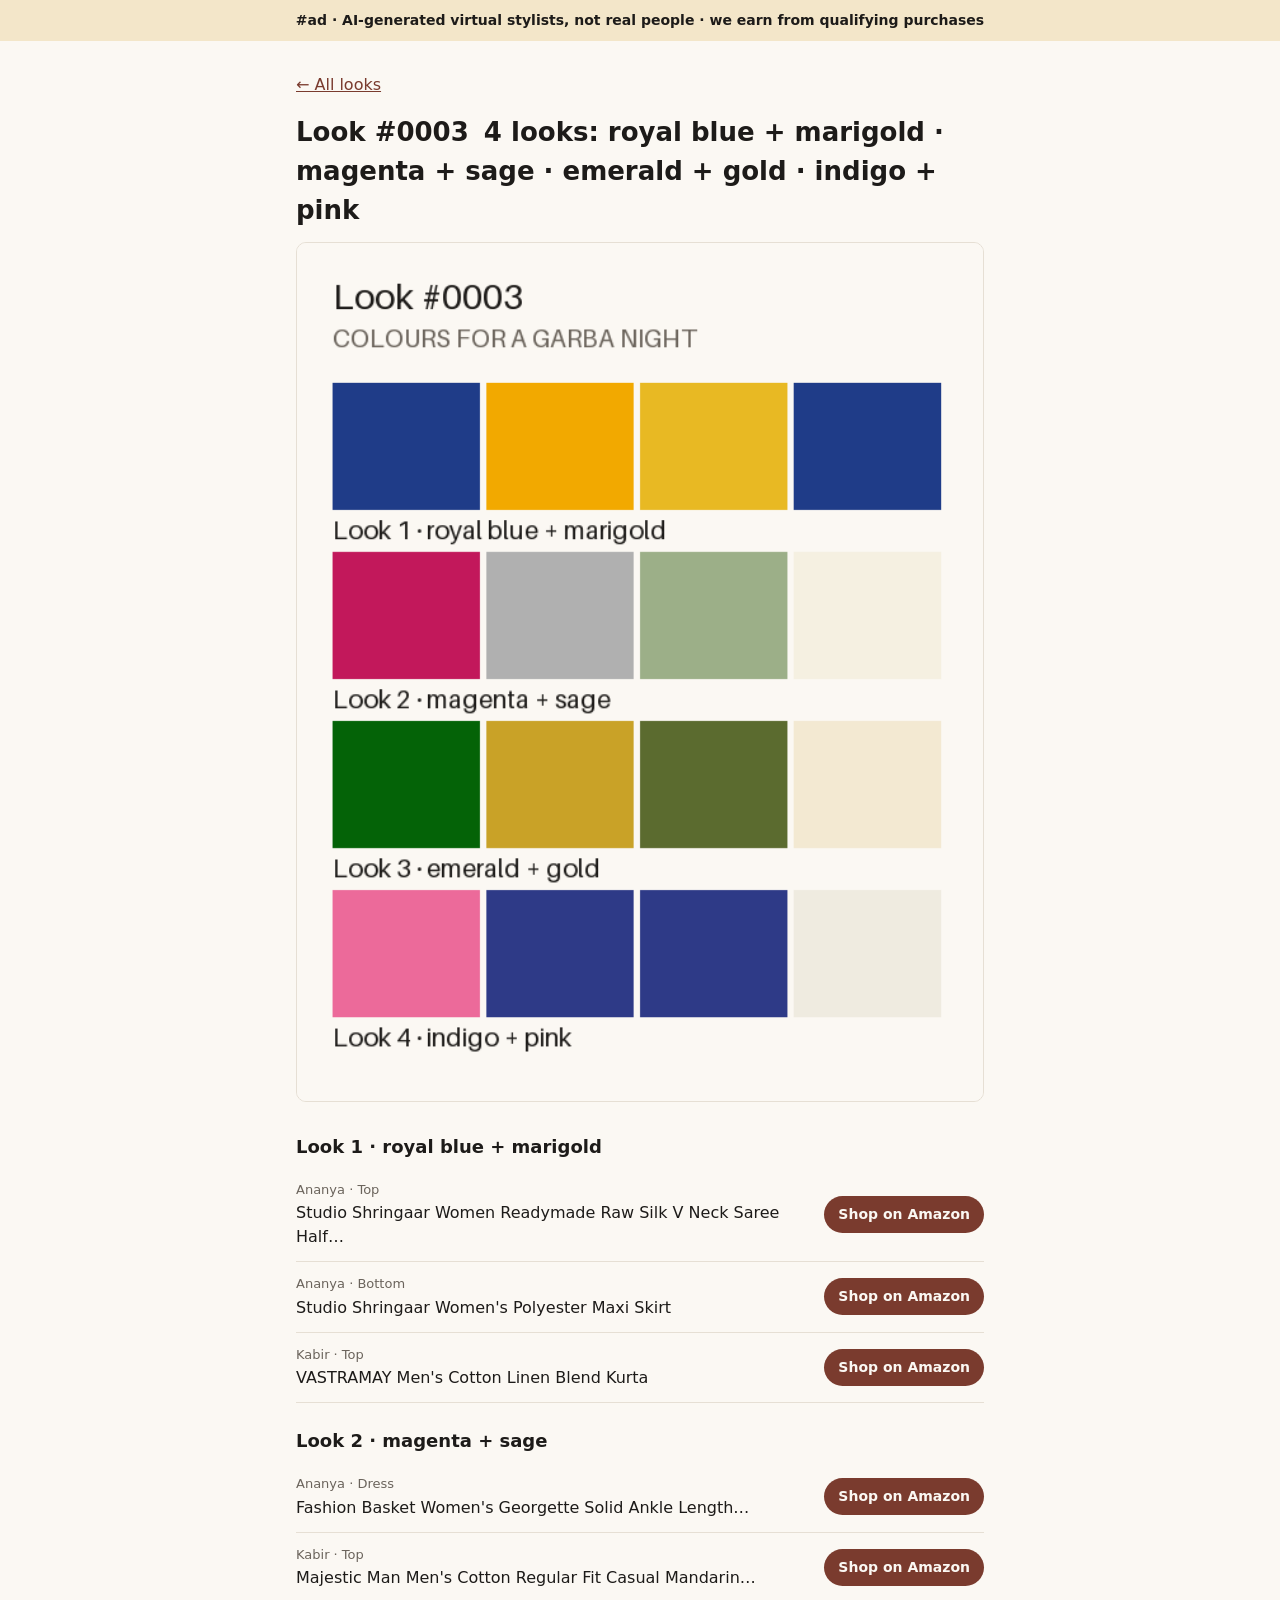
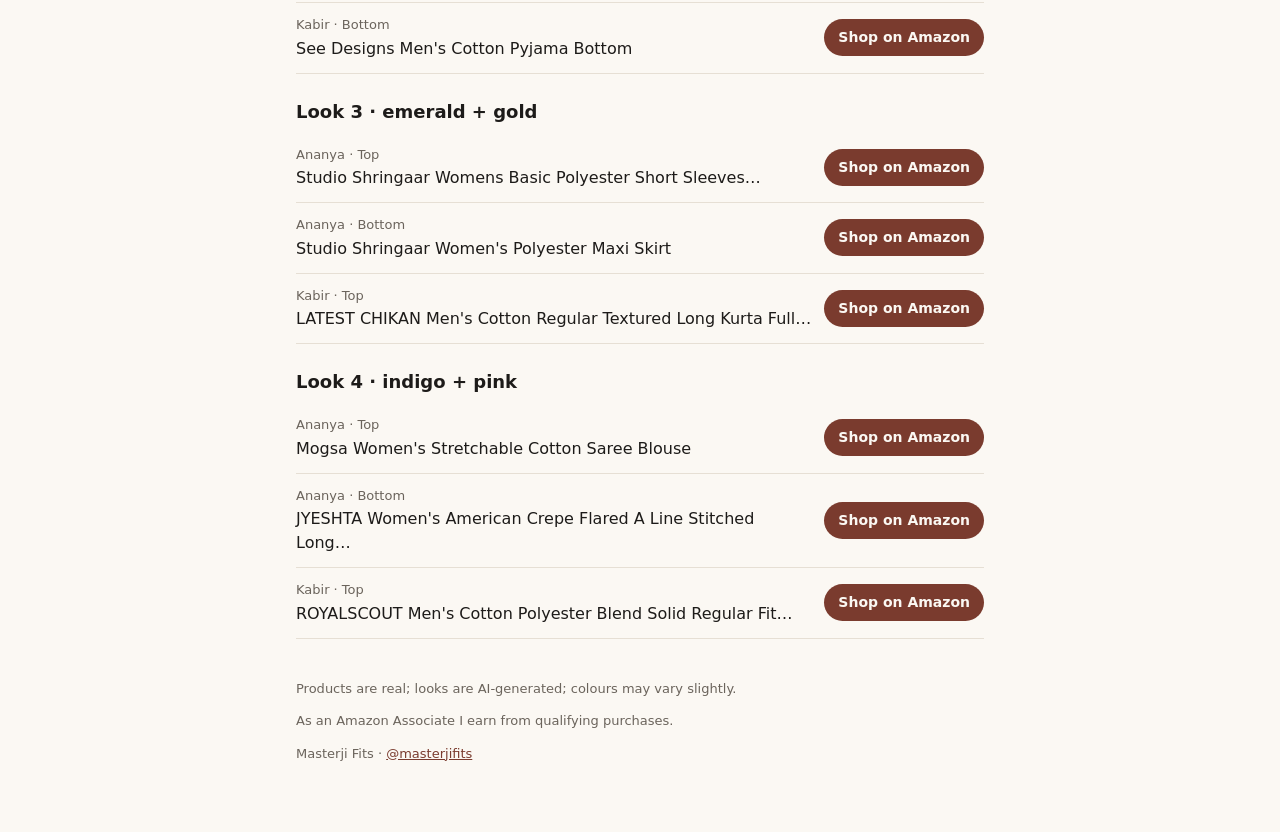
==== l/0003/index.html @ 18b96d61 "Link hub: 3 look(s)" ====
<!doctype html>
<html lang="en-IN">
<head>
<meta charset="utf-8">
<meta name="viewport" content="width=device-width, initial-scale=1">
<title>Look #0003 4 looks: royal blue + marigold · magenta + sage · emerald + gold · indigo + pink · Masterji Fits</title>
<meta name="description" content="Shop the looks from Masterji Fits. #ad · AI-generated virtual stylists, not real people · we earn from qualifying purchases">
<link rel="stylesheet" href="../../style.css">
</head>
<body>
<header class="banner" role="note">
  <strong>#ad · AI-generated virtual stylists, not real people · we earn from qualifying purchases</strong>
</header>
<main>

<p class="back"><a href="../../">← All looks</a></p>
<h1><span class="id">Look #0003</span> 4 looks: royal blue + marigold · magenta + sage · emerald + gold · indigo + pink</h1>
<img class="hero" src="look.png" alt="Look #0003: 4 looks: royal blue + marigold · magenta + sage · emerald + gold · indigo + pink (AI-generated look)" width="540" height="675">

<section class="look">
  <h2>Look 1 · royal blue + marigold</h2>
  <ul class="products">
  
    <li>
      <span class="who">ananya · top</span>
      <span class="name">Studio Shringaar Women Readymade Raw Silk V Neck Saree Half…</span>
      <a class="shop" href="https://www.amazon.in/dp/B0CZS3YSGQ?tag=masterjifits-carousel-21" rel="sponsored nofollow noopener" target="_blank">Shop on Amazon</a>
    </li>
  
    <li>
      <span class="who">ananya · bottom</span>
      <span class="name">Studio Shringaar Women&#39;s Polyester Maxi Skirt</span>
      <a class="shop" href="https://www.amazon.in/dp/B0C6XZX7QV?tag=masterjifits-carousel-21" rel="sponsored nofollow noopener" target="_blank">Shop on Amazon</a>
    </li>
  
    <li>
      <span class="who">kabir · top</span>
      <span class="name">VASTRAMAY Men&#39;s Cotton Linen Blend Kurta</span>
      <a class="shop" href="https://www.amazon.in/dp/B07J5PLR5G?tag=masterjifits-carousel-21" rel="sponsored nofollow noopener" target="_blank">Shop on Amazon</a>
    </li>
  
  </ul>
</section>

<section class="look">
  <h2>Look 2 · magenta + sage</h2>
  <ul class="products">
  
    <li>
      <span class="who">ananya · dress</span>
      <span class="name">Fashion Basket Women&#39;s Georgette Solid Ankle Length…</span>
      <a class="shop" href="https://www.amazon.in/dp/B0D4J3ZGFL?tag=masterjifits-carousel-21" rel="sponsored nofollow noopener" target="_blank">Shop on Amazon</a>
    </li>
  
    <li>
      <span class="who">kabir · top</span>
      <span class="name">Majestic Man Men&#39;s Cotton Regular Fit Casual Mandarin…</span>
      <a class="shop" href="https://www.amazon.in/dp/B0GNM6XNL7?tag=masterjifits-carousel-21" rel="sponsored nofollow noopener" target="_blank">Shop on Amazon</a>
    </li>
  
    <li>
      <span class="who">kabir · bottom</span>
      <span class="name">See Designs Men&#39;s Cotton Pyjama Bottom</span>
      <a class="shop" href="https://www.amazon.in/dp/B0C1GY21K6?tag=masterjifits-carousel-21" rel="sponsored nofollow noopener" target="_blank">Shop on Amazon</a>
    </li>
  
  </ul>
</section>

<section class="look">
  <h2>Look 3 · emerald + gold</h2>
  <ul class="products">
  
    <li>
      <span class="who">ananya · top</span>
      <span class="name">Studio Shringaar Womens Basic Polyester Short Sleeves…</span>
      <a class="shop" href="https://www.amazon.in/dp/B0DYF2X8D4?tag=masterjifits-carousel-21" rel="sponsored nofollow noopener" target="_blank">Shop on Amazon</a>
    </li>
  
    <li>
      <span class="who">ananya · bottom</span>
      <span class="name">Studio Shringaar Women&#39;s Polyester Maxi Skirt</span>
      <a class="shop" href="https://www.amazon.in/dp/B09FSNH8TR?tag=masterjifits-carousel-21" rel="sponsored nofollow noopener" target="_blank">Shop on Amazon</a>
    </li>
  
    <li>
      <span class="who">kabir · top</span>
      <span class="name">LATEST CHIKAN Men&#39;s Cotton Regular Textured Long Kurta Full…</span>
      <a class="shop" href="https://www.amazon.in/dp/B08SPZNXXB?tag=masterjifits-carousel-21" rel="sponsored nofollow noopener" target="_blank">Shop on Amazon</a>
    </li>
  
  </ul>
</section>

<section class="look">
  <h2>Look 4 · indigo + pink</h2>
  <ul class="products">
  
    <li>
      <span class="who">ananya · top</span>
      <span class="name">Mogsa Women&#39;s Stretchable Cotton Saree Blouse</span>
      <a class="shop" href="https://www.amazon.in/dp/B0BT4VZ4V1?tag=masterjifits-carousel-21" rel="sponsored nofollow noopener" target="_blank">Shop on Amazon</a>
    </li>
  
    <li>
      <span class="who">ananya · bottom</span>
      <span class="name">JYESHTA Women&#39;s American Crepe Flared A Line Stitched Long…</span>
      <a class="shop" href="https://www.amazon.in/dp/B0CLJK2TTK?tag=masterjifits-carousel-21" rel="sponsored nofollow noopener" target="_blank">Shop on Amazon</a>
    </li>
  
    <li>
      <span class="who">kabir · top</span>
      <span class="name">ROYALSCOUT Men&#39;s Cotton Polyester Blend Solid Regular Fit…</span>
      <a class="shop" href="https://www.amazon.in/dp/B0DHXHGLKY?tag=masterjifits-carousel-21" rel="sponsored nofollow noopener" target="_blank">Shop on Amazon</a>
    </li>
  
  </ul>
</section>


</main>
<footer>
  <p>Products are real; looks are AI-generated; colours may vary slightly.</p>
  <p>As an Amazon Associate I earn from qualifying purchases.</p>
  <p>Masterji Fits · <a href="https://www.instagram.com/masterjifits/">@masterjifits</a></p>
</footer>
</body>
</html>
---- style.css ----
:root { --ink: #1d1b19; --muted: #6b645c; --paper: #fbf8f3; --line: #e6dfd4; --accent: #7a3b2e; --banner: #f3e6c9; }
@media (prefers-color-scheme: dark) {
  :root { --ink: #f1ece4; --muted: #b3aa9e; --paper: #171513; --line: #2e2a26; --accent: #e3a08f; --banner: #3a3122; }
}
* { box-sizing: border-box; }
body { margin: 0; font: 16px/1.5 system-ui, -apple-system, "Segoe UI", Roboto, sans-serif; color: var(--ink); background: var(--paper); }
.banner { position: sticky; top: 0; z-index: 1; padding: 10px 16px; background: var(--banner); text-align: center; font-size: 14px; }
main { max-width: 720px; margin: 0 auto; padding: 16px; }
h1 { font-size: 26px; margin: 12px 0; }
h2 { font-size: 18px; margin: 24px 0 8px; }
.lede, .back { color: var(--muted); }
a { color: var(--accent); }
.id { display: inline-block; font-weight: 700; margin-right: 6px; }
.grid { list-style: none; padding: 0; display: grid; grid-template-columns: repeat(auto-fill, minmax(150px, 1fr)); gap: 14px; }
.card { display: block; text-decoration: none; color: var(--ink); }
.card img, .hero { width: 100%; height: auto; border-radius: 10px; border: 1px solid var(--line); background: var(--line); }
.card .title { display: block; font-size: 14px; color: var(--muted); }
.products { list-style: none; padding: 0; margin: 0; }
.products li { display: grid; grid-template-columns: 1fr auto; gap: 2px 12px; padding: 12px 0; border-bottom: 1px solid var(--line); }
.who { grid-column: 1; font-size: 13px; color: var(--muted); text-transform: capitalize; }
.name { grid-column: 1; }
.shop { grid-column: 2; grid-row: 1 / span 2; align-self: center; padding: 8px 14px; border-radius: 999px; background: var(--accent); color: var(--paper); text-decoration: none; font-weight: 600; font-size: 14px; white-space: nowrap; }
footer { max-width: 720px; margin: 24px auto; padding: 0 16px 32px; font-size: 13px; color: var(--muted); }
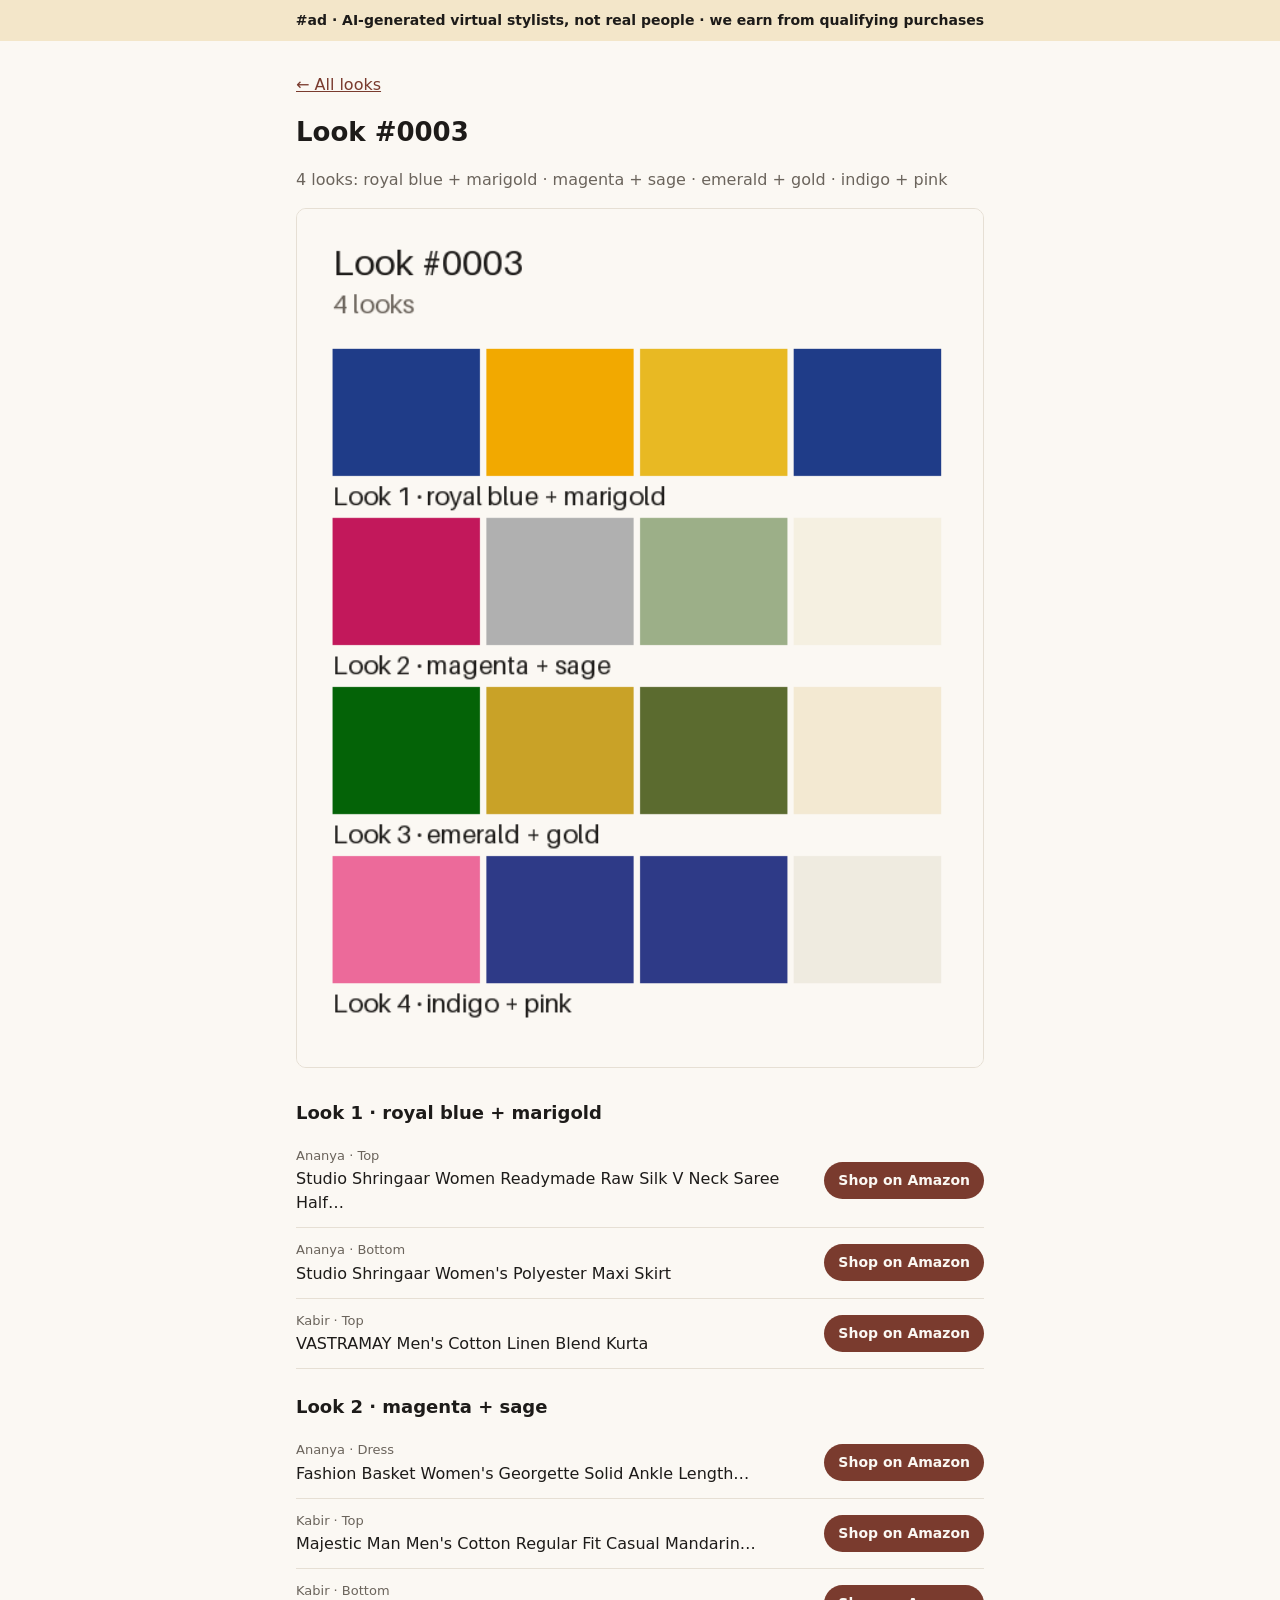
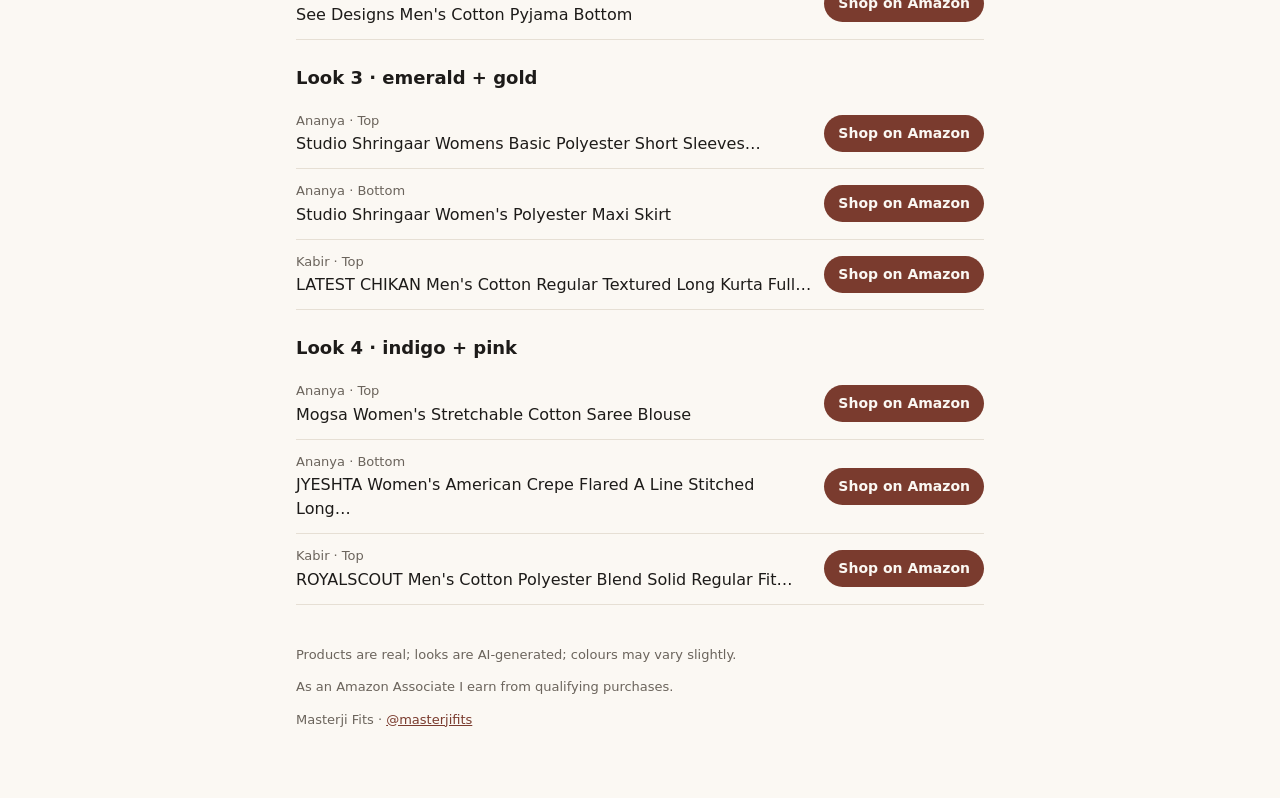
==== commit aca97334: "Link hub: 3 look(s)" ====
--- a/l/0003/index.html
+++ b/l/0003/index.html
@@ -14,7 +14,8 @@
 <main>
 
 <p class="back"><a href="../../">← All looks</a></p>
-<h1><span class="id">Look #0003</span> 4 looks: royal blue + marigold · magenta + sage · emerald + gold · indigo + pink</h1>
+<h1>Look #0003</h1>
+<p class="lede">4 looks: royal blue + marigold · magenta + sage · emerald + gold · indigo + pink</p>
 <img class="hero" src="look.png" alt="Look #0003: 4 looks: royal blue + marigold · magenta + sage · emerald + gold · indigo + pink (AI-generated look)" width="540" height="675">
 
 <section class="look">
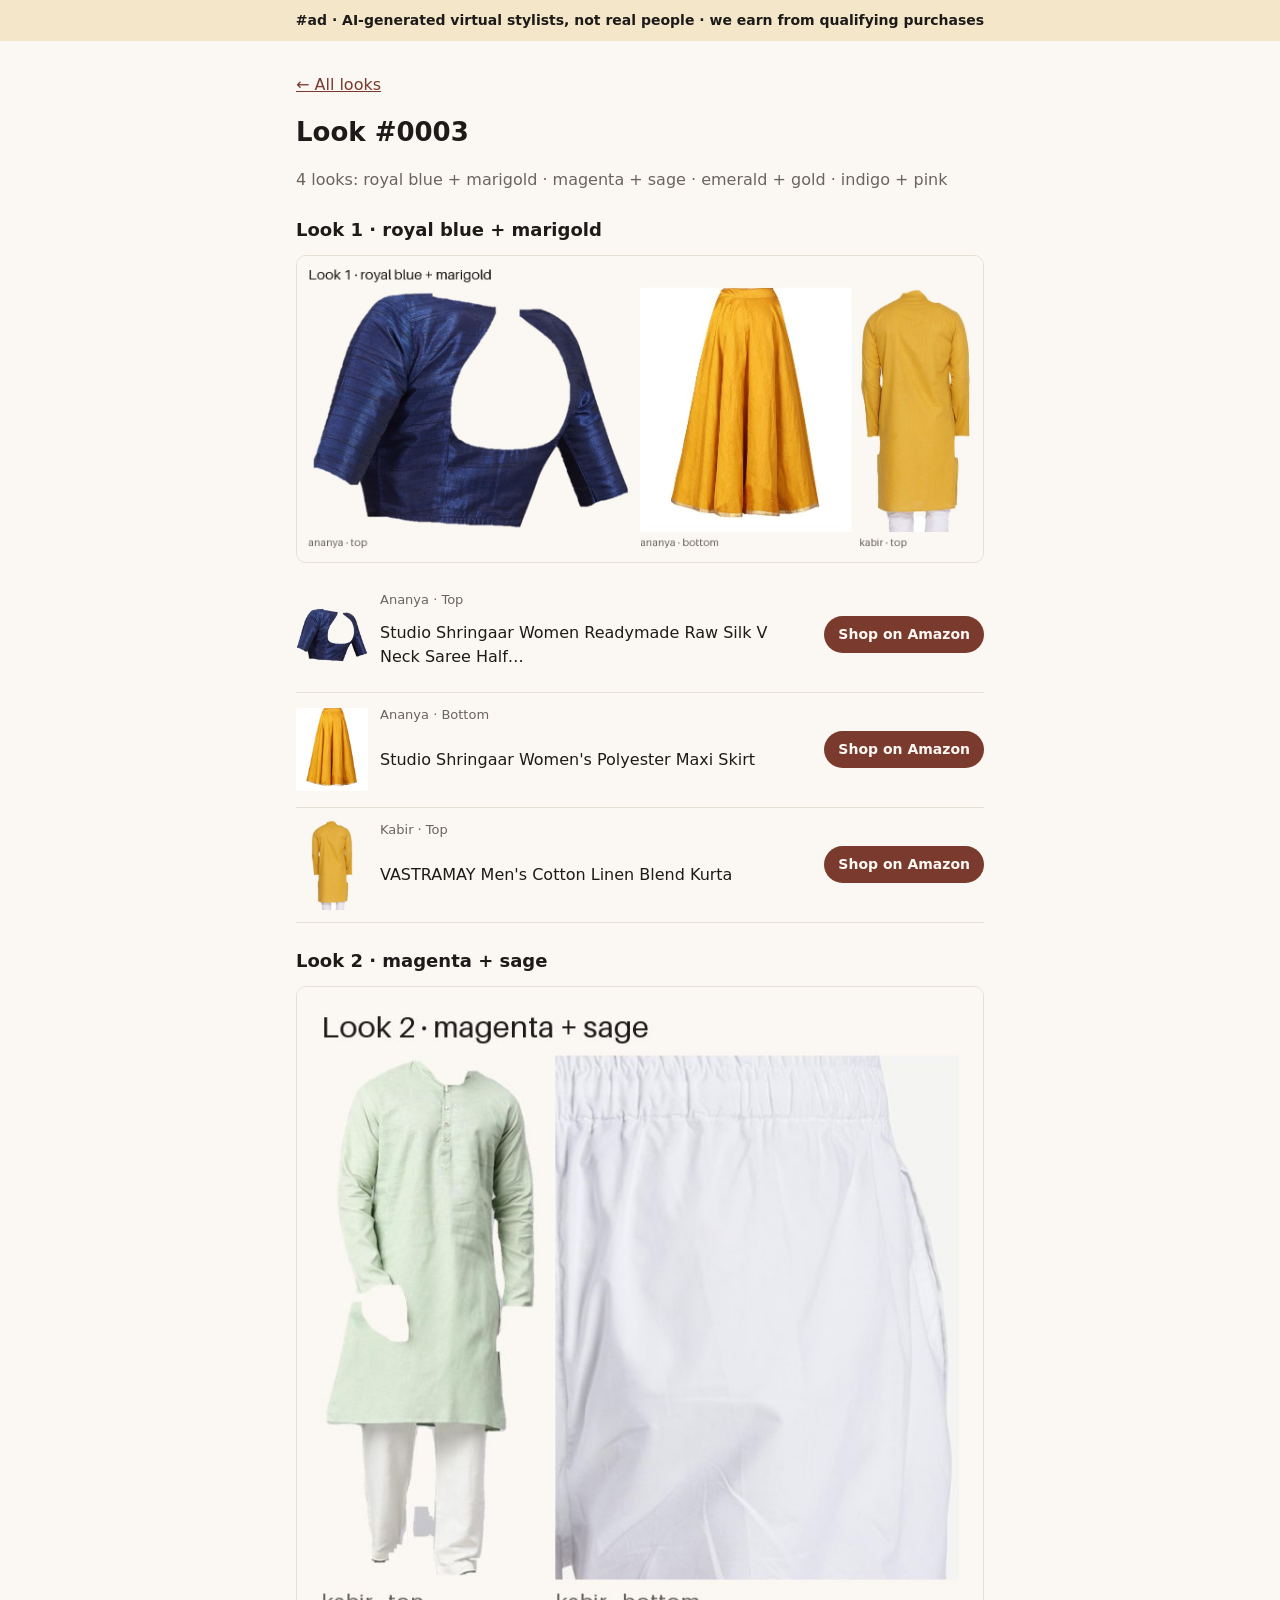
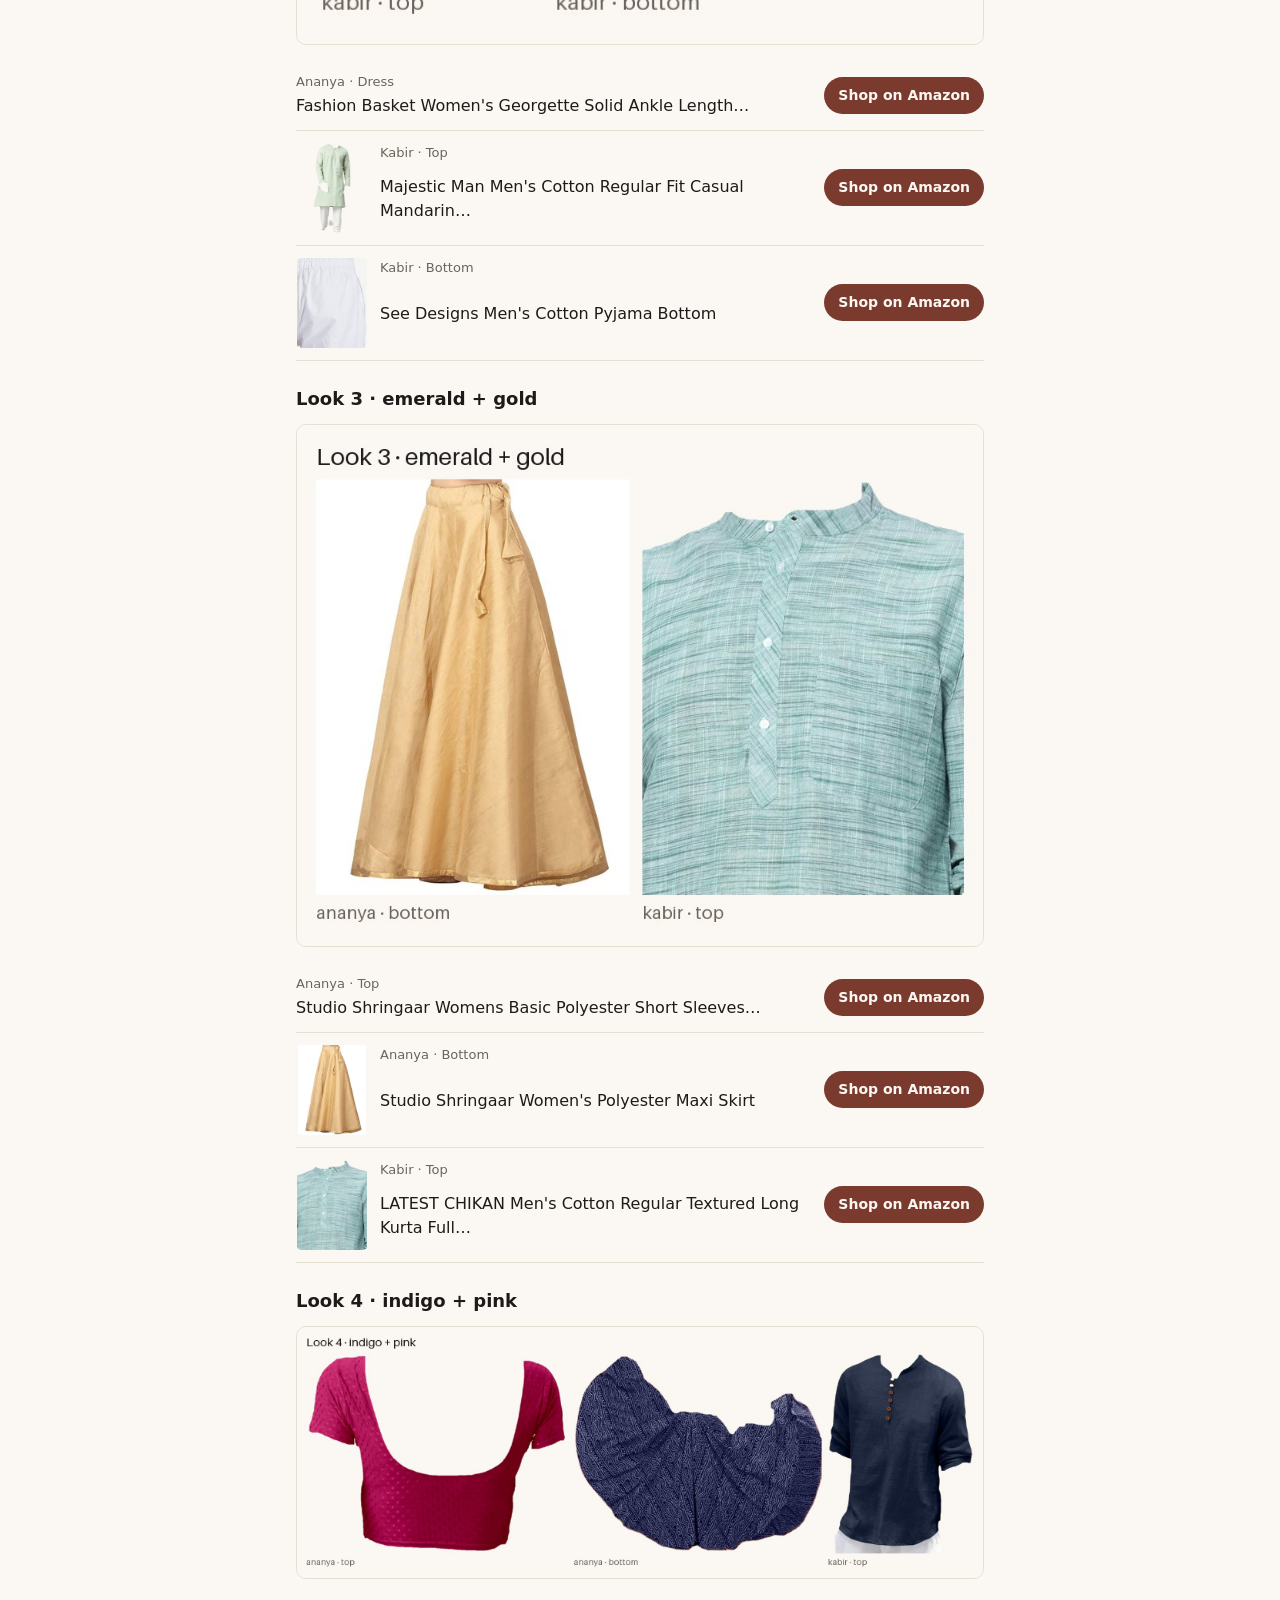
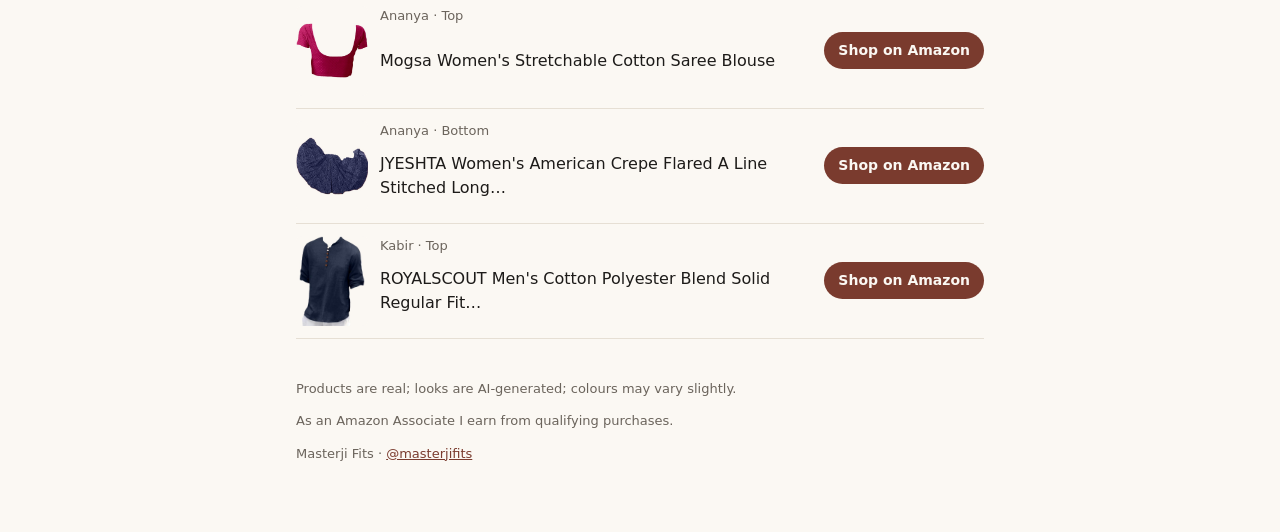
==== commit e9359489: "Link hub: 3 look(s)" ====
--- a/l/0003/index.html
+++ b/l/0003/index.html
@@ -16,25 +16,31 @@
 <p class="back"><a href="../../">← All looks</a></p>
 <h1>Look #0003</h1>
 <p class="lede">4 looks: royal blue + marigold · magenta + sage · emerald + gold · indigo + pink</p>
-<img class="hero" src="look.png" alt="Look #0003: 4 looks: royal blue + marigold · magenta + sage · emerald + gold · indigo + pink (AI-generated look)" width="540" height="675">
+
 
 <section class="look">
   <h2>Look 1 · royal blue + marigold</h2>
+  
+  <img class="board" src="look-1.jpg" alt="Look 1, royal blue + marigold: wardrobe photos of each piece (product photos, no model)" loading="lazy">
+  
   <ul class="products">
   
-    <li>
+    <li class="has-thumb">
+      <img class="thumb" src="p/amazon_in-B0CZS3YSGQ.jpg" alt="Studio Shringaar Women Readymade Raw Silk V Neck Saree Half…: wardrobe photo (product, no model)" loading="lazy">
       <span class="who">ananya · top</span>
       <span class="name">Studio Shringaar Women Readymade Raw Silk V Neck Saree Half…</span>
       <a class="shop" href="https://www.amazon.in/dp/B0CZS3YSGQ?tag=masterjifits-carousel-21" rel="sponsored nofollow noopener" target="_blank">Shop on Amazon</a>
     </li>
   
-    <li>
+    <li class="has-thumb">
+      <img class="thumb" src="p/amazon_in-B0C6XZX7QV.jpg" alt="Studio Shringaar Women&#39;s Polyester Maxi Skirt: wardrobe photo (product, no model)" loading="lazy">
       <span class="who">ananya · bottom</span>
       <span class="name">Studio Shringaar Women&#39;s Polyester Maxi Skirt</span>
       <a class="shop" href="https://www.amazon.in/dp/B0C6XZX7QV?tag=masterjifits-carousel-21" rel="sponsored nofollow noopener" target="_blank">Shop on Amazon</a>
     </li>
   
-    <li>
+    <li class="has-thumb">
+      <img class="thumb" src="p/amazon_in-B07J5PLR5G.jpg" alt="VASTRAMAY Men&#39;s Cotton Linen Blend Kurta: wardrobe photo (product, no model)" loading="lazy">
       <span class="who">kabir · top</span>
       <span class="name">VASTRAMAY Men&#39;s Cotton Linen Blend Kurta</span>
       <a class="shop" href="https://www.amazon.in/dp/B07J5PLR5G?tag=masterjifits-carousel-21" rel="sponsored nofollow noopener" target="_blank">Shop on Amazon</a>
@@ -45,21 +51,27 @@
 
 <section class="look">
   <h2>Look 2 · magenta + sage</h2>
+  
+  <img class="board" src="look-2.jpg" alt="Look 2, magenta + sage: wardrobe photos of each piece (product photos, no model)" loading="lazy">
+  
   <ul class="products">
   
     <li>
+      
       <span class="who">ananya · dress</span>
       <span class="name">Fashion Basket Women&#39;s Georgette Solid Ankle Length…</span>
       <a class="shop" href="https://www.amazon.in/dp/B0D4J3ZGFL?tag=masterjifits-carousel-21" rel="sponsored nofollow noopener" target="_blank">Shop on Amazon</a>
     </li>
   
-    <li>
+    <li class="has-thumb">
+      <img class="thumb" src="p/amazon_in-B0GNM6XNL7.jpg" alt="Majestic Man Men&#39;s Cotton Regular Fit Casual Mandarin…: wardrobe photo (product, no model)" loading="lazy">
       <span class="who">kabir · top</span>
       <span class="name">Majestic Man Men&#39;s Cotton Regular Fit Casual Mandarin…</span>
       <a class="shop" href="https://www.amazon.in/dp/B0GNM6XNL7?tag=masterjifits-carousel-21" rel="sponsored nofollow noopener" target="_blank">Shop on Amazon</a>
     </li>
   
-    <li>
+    <li class="has-thumb">
+      <img class="thumb" src="p/amazon_in-B0C1GY21K6.jpg" alt="See Designs Men&#39;s Cotton Pyjama Bottom: wardrobe photo (product, no model)" loading="lazy">
       <span class="who">kabir · bottom</span>
       <span class="name">See Designs Men&#39;s Cotton Pyjama Bottom</span>
       <a class="shop" href="https://www.amazon.in/dp/B0C1GY21K6?tag=masterjifits-carousel-21" rel="sponsored nofollow noopener" target="_blank">Shop on Amazon</a>
@@ -70,21 +82,27 @@
 
 <section class="look">
   <h2>Look 3 · emerald + gold</h2>
+  
+  <img class="board" src="look-3.jpg" alt="Look 3, emerald + gold: wardrobe photos of each piece (product photos, no model)" loading="lazy">
+  
   <ul class="products">
   
     <li>
+      
       <span class="who">ananya · top</span>
       <span class="name">Studio Shringaar Womens Basic Polyester Short Sleeves…</span>
       <a class="shop" href="https://www.amazon.in/dp/B0DYF2X8D4?tag=masterjifits-carousel-21" rel="sponsored nofollow noopener" target="_blank">Shop on Amazon</a>
     </li>
   
-    <li>
+    <li class="has-thumb">
+      <img class="thumb" src="p/amazon_in-B09FSNH8TR.jpg" alt="Studio Shringaar Women&#39;s Polyester Maxi Skirt: wardrobe photo (product, no model)" loading="lazy">
       <span class="who">ananya · bottom</span>
       <span class="name">Studio Shringaar Women&#39;s Polyester Maxi Skirt</span>
       <a class="shop" href="https://www.amazon.in/dp/B09FSNH8TR?tag=masterjifits-carousel-21" rel="sponsored nofollow noopener" target="_blank">Shop on Amazon</a>
     </li>
   
-    <li>
+    <li class="has-thumb">
+      <img class="thumb" src="p/amazon_in-B08SPZNXXB.jpg" alt="LATEST CHIKAN Men&#39;s Cotton Regular Textured Long Kurta Full…: wardrobe photo (product, no model)" loading="lazy">
       <span class="who">kabir · top</span>
       <span class="name">LATEST CHIKAN Men&#39;s Cotton Regular Textured Long Kurta Full…</span>
       <a class="shop" href="https://www.amazon.in/dp/B08SPZNXXB?tag=masterjifits-carousel-21" rel="sponsored nofollow noopener" target="_blank">Shop on Amazon</a>
@@ -95,21 +113,27 @@
 
 <section class="look">
   <h2>Look 4 · indigo + pink</h2>
+  
+  <img class="board" src="look-4.jpg" alt="Look 4, indigo + pink: wardrobe photos of each piece (product photos, no model)" loading="lazy">
+  
   <ul class="products">
   
-    <li>
+    <li class="has-thumb">
+      <img class="thumb" src="p/amazon_in-B0BT4VZ4V1.jpg" alt="Mogsa Women&#39;s Stretchable Cotton Saree Blouse: wardrobe photo (product, no model)" loading="lazy">
       <span class="who">ananya · top</span>
       <span class="name">Mogsa Women&#39;s Stretchable Cotton Saree Blouse</span>
       <a class="shop" href="https://www.amazon.in/dp/B0BT4VZ4V1?tag=masterjifits-carousel-21" rel="sponsored nofollow noopener" target="_blank">Shop on Amazon</a>
     </li>
   
-    <li>
+    <li class="has-thumb">
+      <img class="thumb" src="p/amazon_in-B0CLJK2TTK.jpg" alt="JYESHTA Women&#39;s American Crepe Flared A Line Stitched Long…: wardrobe photo (product, no model)" loading="lazy">
       <span class="who">ananya · bottom</span>
       <span class="name">JYESHTA Women&#39;s American Crepe Flared A Line Stitched Long…</span>
       <a class="shop" href="https://www.amazon.in/dp/B0CLJK2TTK?tag=masterjifits-carousel-21" rel="sponsored nofollow noopener" target="_blank">Shop on Amazon</a>
     </li>
   
-    <li>
+    <li class="has-thumb">
+      <img class="thumb" src="p/amazon_in-B0DHXHGLKY.jpg" alt="ROYALSCOUT Men&#39;s Cotton Polyester Blend Solid Regular Fit…: wardrobe photo (product, no model)" loading="lazy">
       <span class="who">kabir · top</span>
       <span class="name">ROYALSCOUT Men&#39;s Cotton Polyester Blend Solid Regular Fit…</span>
       <a class="shop" href="https://www.amazon.in/dp/B0DHXHGLKY?tag=masterjifits-carousel-21" rel="sponsored nofollow noopener" target="_blank">Shop on Amazon</a>
--- a/style.css
+++ b/style.css
@@ -21,3 +21,8 @@
 .name { grid-column: 1; }
 .shop { grid-column: 2; grid-row: 1 / span 2; align-self: center; padding: 8px 14px; border-radius: 999px; background: var(--accent); color: var(--paper); text-decoration: none; font-weight: 600; font-size: 14px; white-space: nowrap; }
 footer { max-width: 720px; margin: 24px auto; padding: 0 16px 32px; font-size: 13px; color: var(--muted); }
+.board { width: 100%; height: auto; border-radius: 10px; border: 1px solid var(--line); background: #fbf8f3; margin: 4px 0 8px; }
+.products li.has-thumb { grid-template-columns: 72px 1fr auto; }
+.products li.has-thumb .thumb { grid-column: 1; grid-row: 1 / span 2; width: 72px; height: 90px; object-fit: contain; background: #fbf8f3; border-radius: 6px; }
+.products li.has-thumb .who, .products li.has-thumb .name { grid-column: 2; }
+.products li.has-thumb .shop { grid-column: 3; }
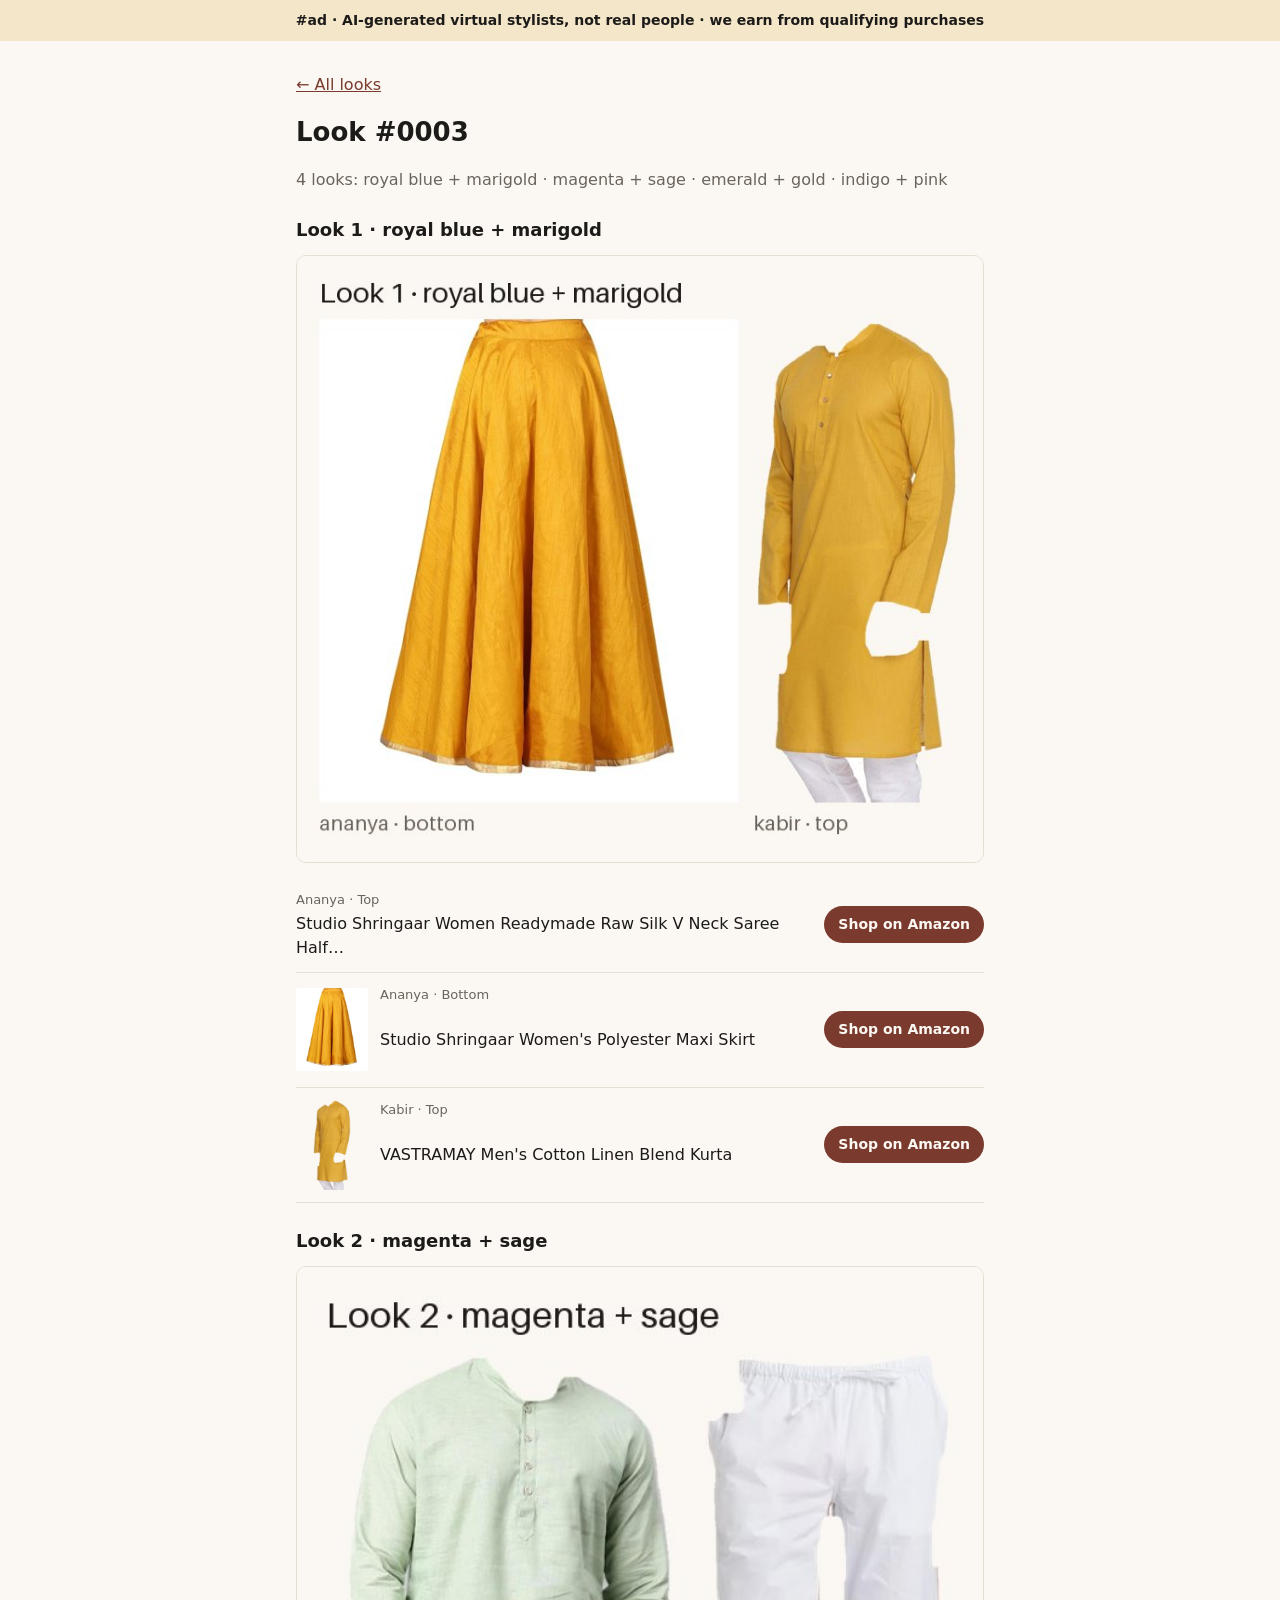
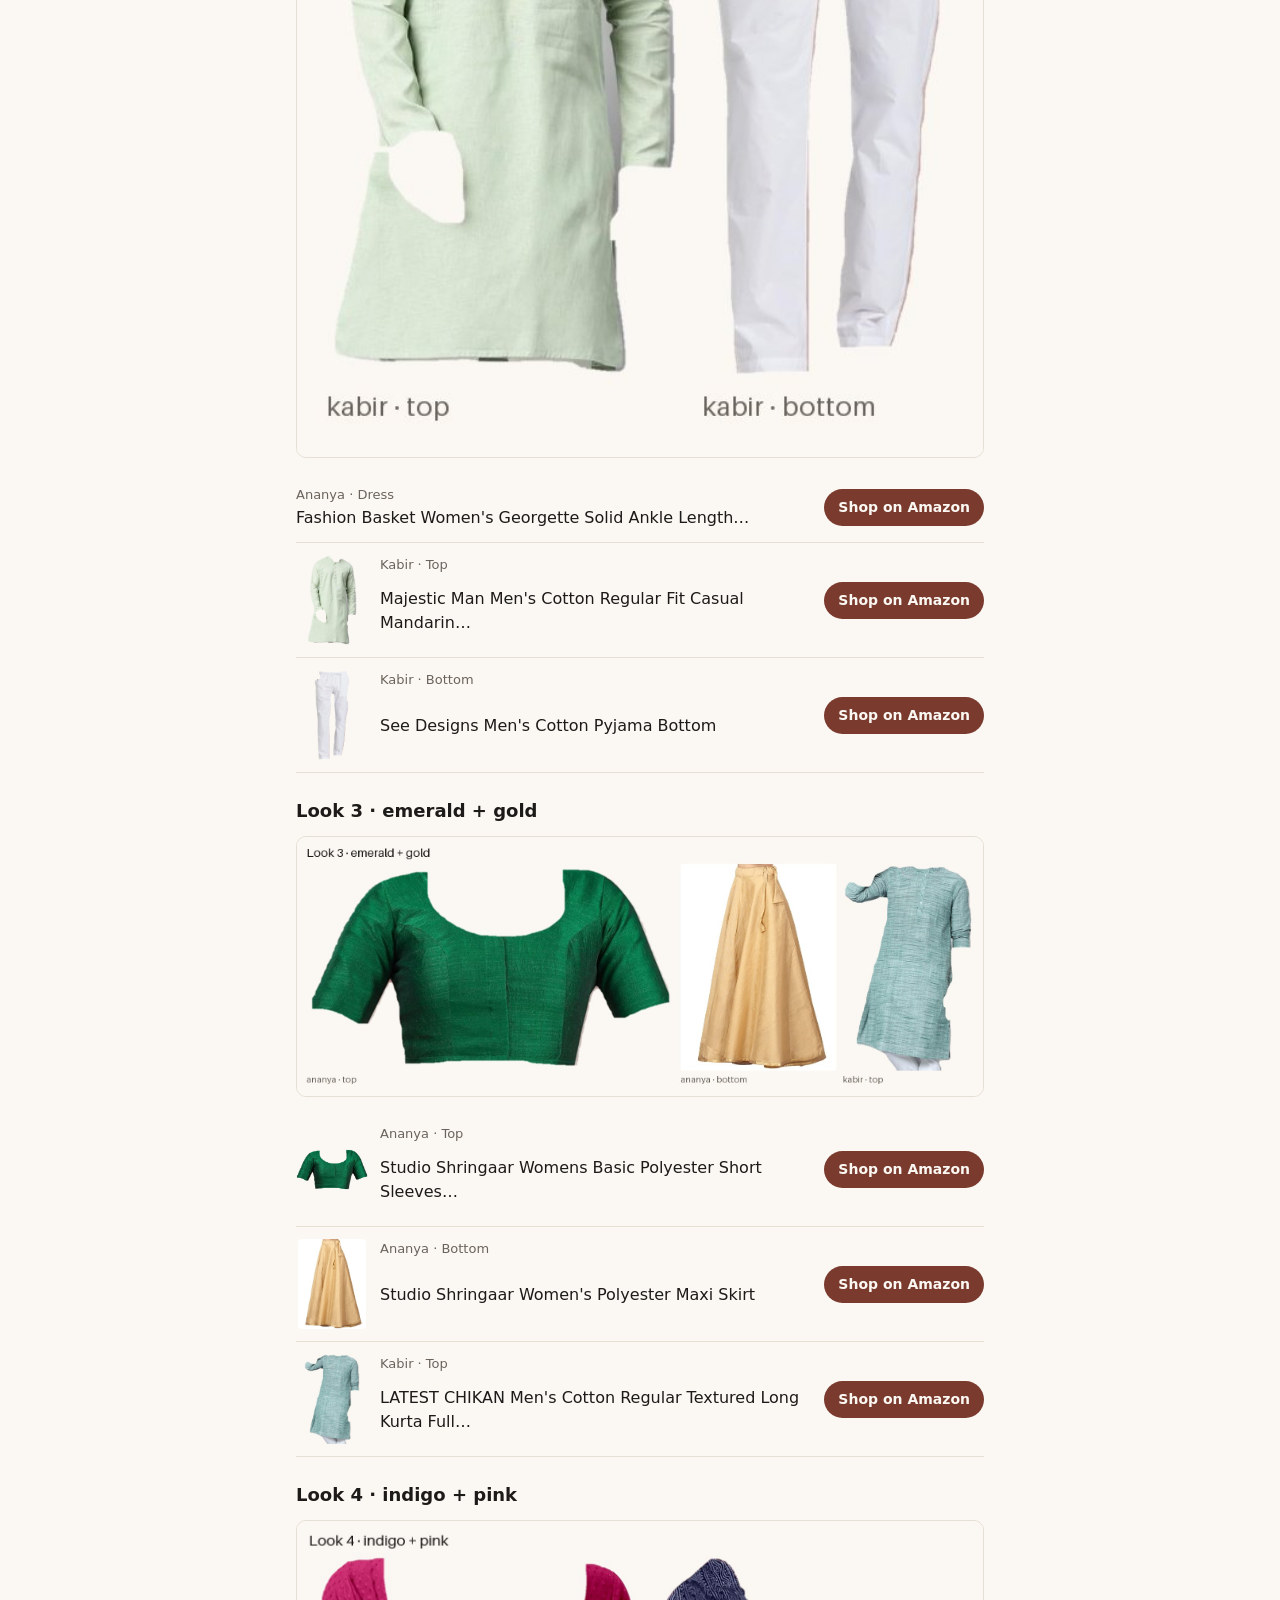
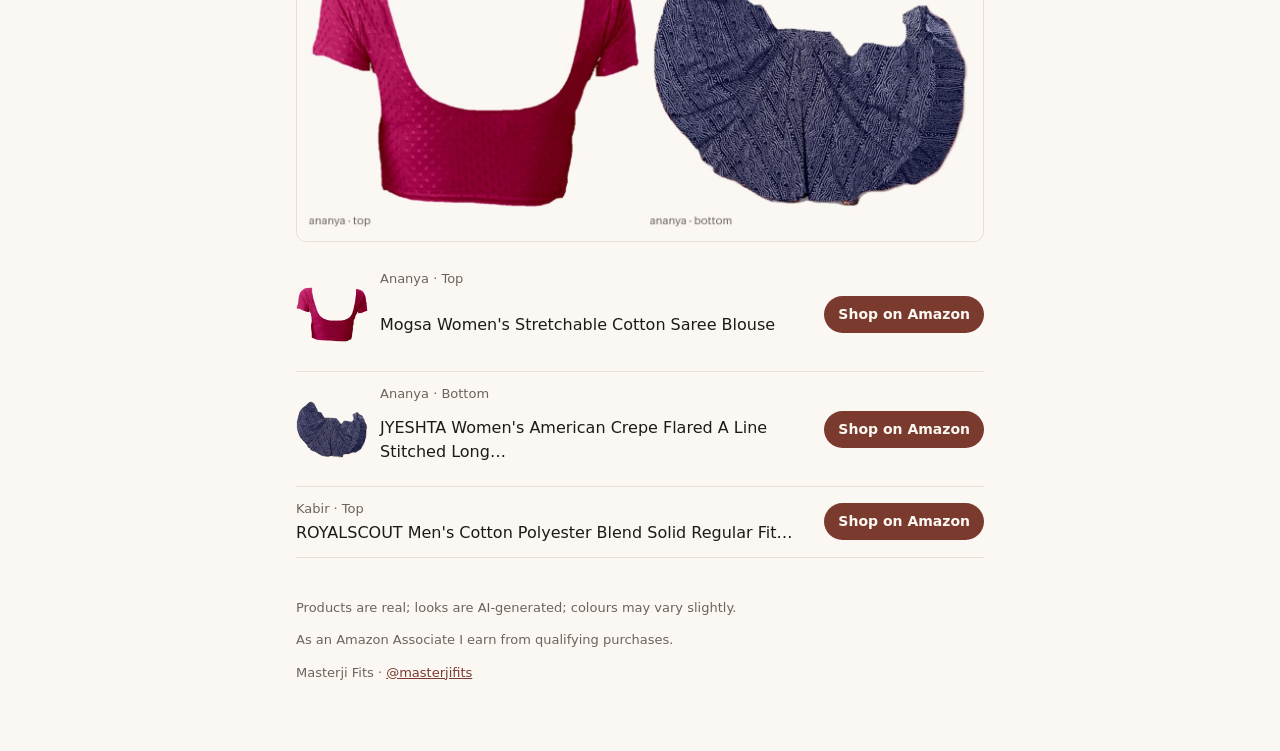
==== commit f257b987: "Link hub: 3 look(s)" ====
--- a/l/0003/index.html
+++ b/l/0003/index.html
@@ -25,8 +25,8 @@
   
   <ul class="products">
   
-    <li class="has-thumb">
-      <img class="thumb" src="p/amazon_in-B0CZS3YSGQ.jpg" alt="Studio Shringaar Women Readymade Raw Silk V Neck Saree Half…: wardrobe photo (product, no model)" loading="lazy">
+    <li>
+      
       <span class="who">ananya · top</span>
       <span class="name">Studio Shringaar Women Readymade Raw Silk V Neck Saree Half…</span>
       <a class="shop" href="https://www.amazon.in/dp/B0CZS3YSGQ?tag=masterjifits-carousel-21" rel="sponsored nofollow noopener" target="_blank">Shop on Amazon</a>
@@ -87,8 +87,8 @@
   
   <ul class="products">
   
-    <li>
-      
+    <li class="has-thumb">
+      <img class="thumb" src="p/amazon_in-B0DYF2X8D4.jpg" alt="Studio Shringaar Womens Basic Polyester Short Sleeves…: wardrobe photo (product, no model)" loading="lazy">
       <span class="who">ananya · top</span>
       <span class="name">Studio Shringaar Womens Basic Polyester Short Sleeves…</span>
       <a class="shop" href="https://www.amazon.in/dp/B0DYF2X8D4?tag=masterjifits-carousel-21" rel="sponsored nofollow noopener" target="_blank">Shop on Amazon</a>
@@ -132,8 +132,8 @@
       <a class="shop" href="https://www.amazon.in/dp/B0CLJK2TTK?tag=masterjifits-carousel-21" rel="sponsored nofollow noopener" target="_blank">Shop on Amazon</a>
     </li>
   
-    <li class="has-thumb">
-      <img class="thumb" src="p/amazon_in-B0DHXHGLKY.jpg" alt="ROYALSCOUT Men&#39;s Cotton Polyester Blend Solid Regular Fit…: wardrobe photo (product, no model)" loading="lazy">
+    <li>
+      
       <span class="who">kabir · top</span>
       <span class="name">ROYALSCOUT Men&#39;s Cotton Polyester Blend Solid Regular Fit…</span>
       <a class="shop" href="https://www.amazon.in/dp/B0DHXHGLKY?tag=masterjifits-carousel-21" rel="sponsored nofollow noopener" target="_blank">Shop on Amazon</a>
